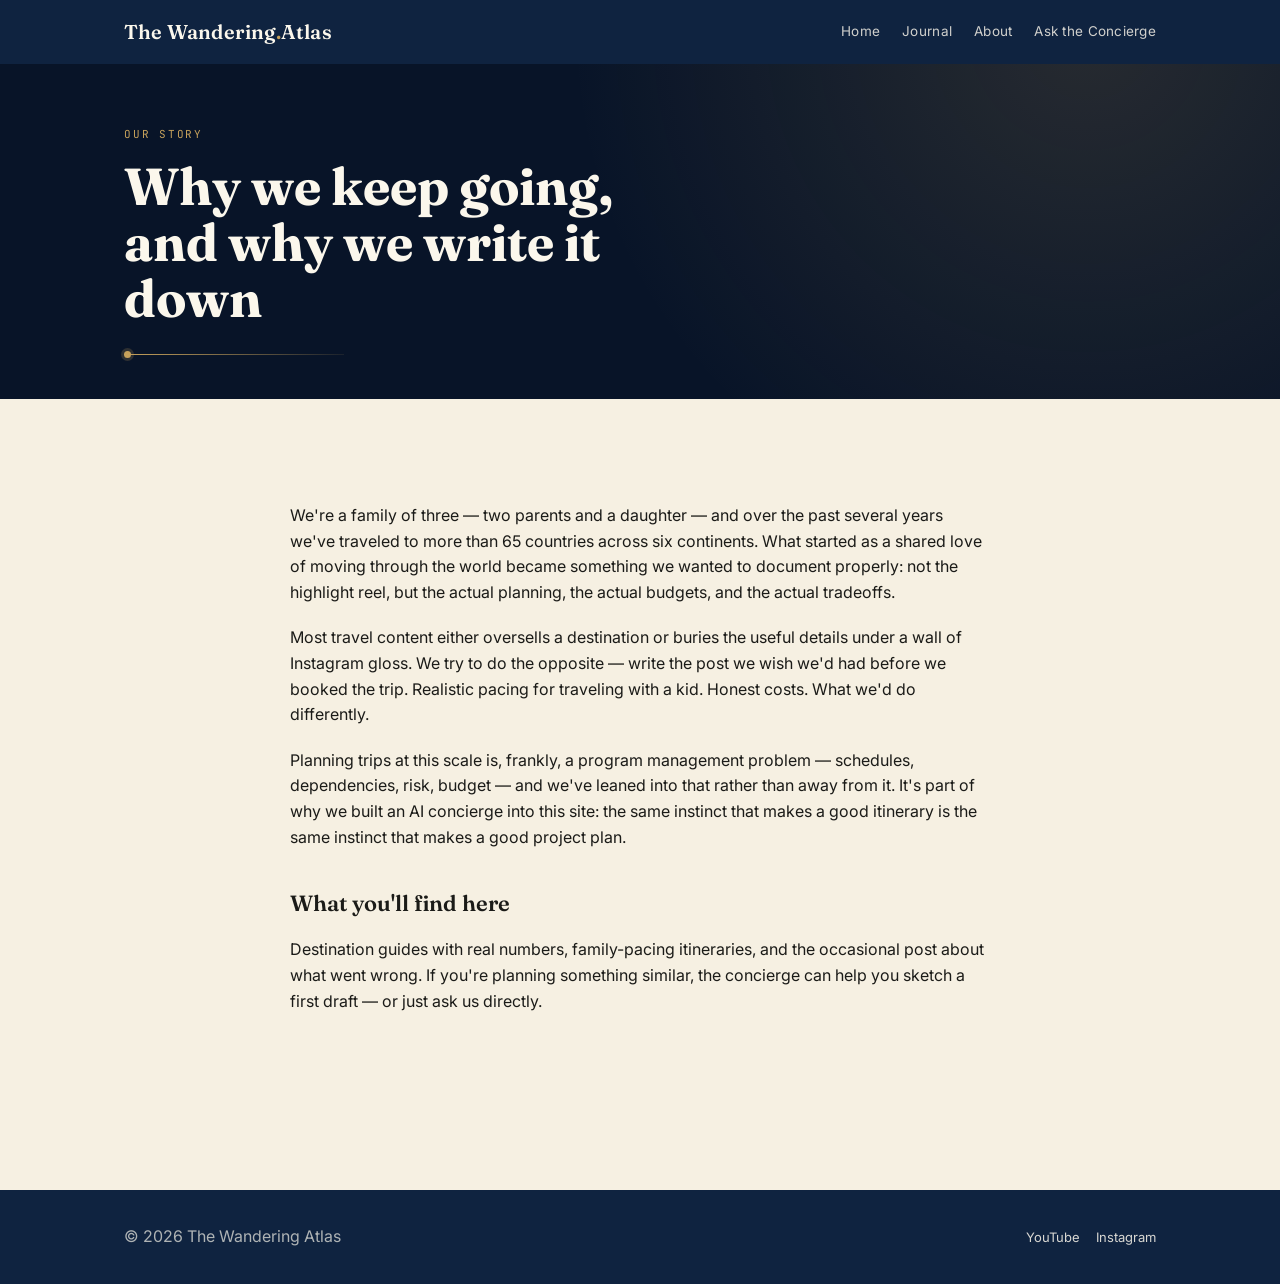
==== about.html @ 9057e296 "Add files via upload" ====
<!DOCTYPE html>
<html lang="en">
<head>
<meta charset="UTF-8">
<meta name="viewport" content="width=device-width, initial-scale=1.0">
<title>About — The Wandering Atlas</title>
<link rel="stylesheet" href="styles.css">
</head>
<body>

<nav class="site-nav">
  <div class="wrap">
    <div class="brand">The Wandering<span class="dot">.</span>Atlas</div>
    <div class="nav-links">
      <a href="index.html">Home</a>
      <a href="blog.html">Journal</a>
      <a href="about.html">About</a>
      <a href="concierge.html">Ask the Concierge</a>
    </div>
  </div>
</nav>

<header class="hero" style="padding:56px 0 44px;">
  <div class="wrap">
    <span class="eyebrow">Our Story</span>
    <h1>Why we keep going, and why we write it down</h1>
    <div class="route-line"><div class="dot"></div></div>
  </div>
</header>

<section class="section">
  <div class="wrap post-body" style="max-width:70ch;">
    <p>We're a family of three — two parents and a daughter — and over the past several years we've traveled to more than 65 countries across six continents. What started as a shared love of moving through the world became something we wanted to document properly: not the highlight reel, but the actual planning, the actual budgets, and the actual tradeoffs.</p>
    <p>Most travel content either oversells a destination or buries the useful details under a wall of Instagram gloss. We try to do the opposite — write the post we wish we'd had before we booked the trip. Realistic pacing for traveling with a kid. Honest costs. What we'd do differently.</p>
    <p>Planning trips at this scale is, frankly, a program management problem — schedules, dependencies, risk, budget — and we've leaned into that rather than away from it. It's part of why we built an AI concierge into this site: the same instinct that makes a good itinerary is the same instinct that makes a good project plan.</p>
    <h2>What you'll find here</h2>
    <p>Destination guides with real numbers, family-pacing itineraries, and the occasional post about what went wrong. If you're planning something similar, the concierge can help you sketch a first draft — or just ask us directly.</p>
  </div>
</section>

<footer>
  <div class="wrap">
    <div>© <span id="year"></span> The Wandering Atlas</div>
    <div class="social-links">
      <a href="https://youtube.com/@thewanderingatlaslife" target="_blank" rel="noopener">YouTube</a>
      <a href="https://instagram.com/thewanderingatlaslife" target="_blank" rel="noopener">Instagram</a>
    </div>
  </div>
</footer>

<script>document.getElementById('year').textContent = new Date().getFullYear();</script>
</body>
</html>
---- styles.css ----
@import url('https://fonts.googleapis.com/css2?family=Fraunces:opsz,wght@9..144,400;9..144,600;9..144,700&family=Inter:wght@400;500;600&family=JetBrains+Mono:wght@400;500&display=swap');

:root{
  --navy:#0F2340;
  --navy-deep:#081428;
  --gold:#C6A15B;
  --gold-soft:#E4CE9C;
  --cream:#F6F0E2;
  --ink:#1B1B18;
  --teal:#2F6E6E;
  --line:rgba(15,35,64,0.14);
}
*{box-sizing:border-box;}
body{
  margin:0;
  background:var(--cream);
  color:var(--ink);
  font-family:'Inter',sans-serif;
  line-height:1.6;
}
a{color:var(--navy); text-decoration:none;}
a:hover{color:var(--teal);}
img{max-width:100%; display:block;}

.wrap{max-width:1080px; margin:0 auto; padding:0 24px;}

/* Nav */
nav.site-nav{
  background:var(--navy);
  color:var(--gold-soft);
}
nav.site-nav .wrap{
  display:flex; align-items:center; justify-content:space-between;
  padding:16px 24px;
  flex-wrap:wrap;
  gap:12px;
}
.brand{
  font-family:'Fraunces',serif;
  font-weight:600;
  font-size:20px;
  color:#FBF7EC;
  letter-spacing:0.01em;
}
.brand .dot{color:var(--gold);}
.nav-links{display:flex; gap:22px; flex-wrap:wrap;}
.nav-links a{
  color:rgba(251,247,236,0.82);
  font-size:13.5px;
  letter-spacing:0.02em;
}
.nav-links a:hover{color:var(--gold-soft);}

/* Hero */
.hero{
  background:
    radial-gradient(circle at 85% -10%, rgba(198,161,91,0.16), transparent 45%),
    var(--navy-deep);
  color:#FBF7EC;
  padding:72px 0 60px;
  position:relative;
  overflow:hidden;
}
.eyebrow{
  font-family:'JetBrains Mono',monospace;
  font-size:11px;
  letter-spacing:0.16em;
  text-transform:uppercase;
  color:var(--gold);
}
.hero h1{
  font-family:'Fraunces',serif;
  font-weight:700;
  font-size:clamp(32px,5vw,52px);
  margin:12px 0 16px;
  max-width:16ch;
  line-height:1.08;
}
.hero p{
  max-width:52ch;
  color:rgba(251,247,236,0.78);
  font-size:16px;
}
.route-line{
  margin-top:28px;
  height:1px;
  width:220px;
  background:linear-gradient(90deg, var(--gold) 0%, rgba(198,161,91,0.1) 100%);
  position:relative;
}
.route-line .dot{
  position:absolute; top:-3px; left:0;
  width:7px;height:7px;border-radius:50%;
  background:var(--gold);
  box-shadow:0 0 0 3px rgba(198,161,91,0.2);
}

.btn{
  display:inline-block;
  margin-top:26px;
  background:var(--gold);
  color:var(--navy-deep);
  font-weight:600;
  font-size:13.5px;
  padding:11px 20px;
  border-radius:8px;
  letter-spacing:0.02em;
}
.btn:hover{background:var(--gold-soft); color:var(--navy-deep);}
.btn.ghost{
  background:transparent;
  border:1px solid rgba(251,247,236,0.35);
  color:#FBF7EC;
  margin-left:10px;
}
.btn.ghost:hover{border-color:var(--gold); color:var(--gold-soft);}

/* Section headings */
.section{padding:56px 0;}
.section h2{
  font-family:'Fraunces',serif;
  font-weight:600;
  font-size:26px;
  margin:0 0 6px;
}
.section .kicker{
  font-family:'JetBrains Mono',monospace;
  font-size:11px;
  letter-spacing:0.14em;
  text-transform:uppercase;
  color:var(--teal);
  margin-bottom:8px;
  display:block;
}

/* Destination / post cards (passport-stamp motif) */
.grid{
  display:grid;
  grid-template-columns:repeat(auto-fit,minmax(240px,1fr));
  gap:20px;
  margin-top:28px;
}
.card{
  background:#fff;
  border:1px solid var(--line);
  border-radius:12px;
  overflow:hidden;
  transition:transform .15s ease, box-shadow .15s ease;
}
.card:hover{transform:translateY(-3px); box-shadow:0 10px 24px rgba(15,35,64,0.1);}
.card .photo{
  height:150px;
  background:
    linear-gradient(160deg, var(--navy) 0%, var(--teal) 130%);
  position:relative;
}
.card .coords{
  position:absolute; bottom:10px; left:12px;
  font-family:'JetBrains Mono',monospace;
  font-size:10.5px;
  color:rgba(251,247,236,0.85);
  border:1px solid rgba(251,247,236,0.4);
  padding:2px 7px;
  border-radius:4px;
}
.card .body{padding:16px 18px 20px;}
.card h3{
  font-family:'Fraunces',serif;
  font-size:18px;
  margin:0 0 6px;
}
.card p{font-size:13.5px; color:rgba(27,27,24,0.72); margin:0 0 10px;}
.card .readmore{
  font-family:'JetBrains Mono',monospace;
  font-size:11px;
  letter-spacing:0.04em;
  color:var(--navy);
}

/* Post page */
.post-header{padding:48px 0 24px; border-bottom:1px solid var(--line);}
.post-header h1{
  font-family:'Fraunces',serif;
  font-size:clamp(28px,4vw,42px);
  margin:10px 0 8px;
}
.post-meta{
  font-family:'JetBrains Mono',monospace;
  font-size:11.5px;
  color:var(--teal);
  text-transform:uppercase;
  letter-spacing:0.08em;
}
.post-body{padding:32px 0 60px; max-width:70ch;}
.post-body p{font-size:16px; margin-bottom:20px;}
.post-body h2{
  font-family:'Fraunces',serif;
  font-size:22px;
  margin-top:36px;
}

/* Footer */
footer{
  background:var(--navy);
  color:rgba(251,247,236,0.68);
  padding:34px 0;
  margin-top:40px;
}
footer .wrap{
  display:flex; justify-content:space-between; align-items:center;
  flex-wrap:wrap; gap:16px;
}
footer a{color:rgba(251,247,236,0.85); font-size:13px;}
.social-links{display:flex; gap:16px;}

@media (max-width:640px){
  footer .wrap{flex-direction:column; align-items:flex-start;}
}
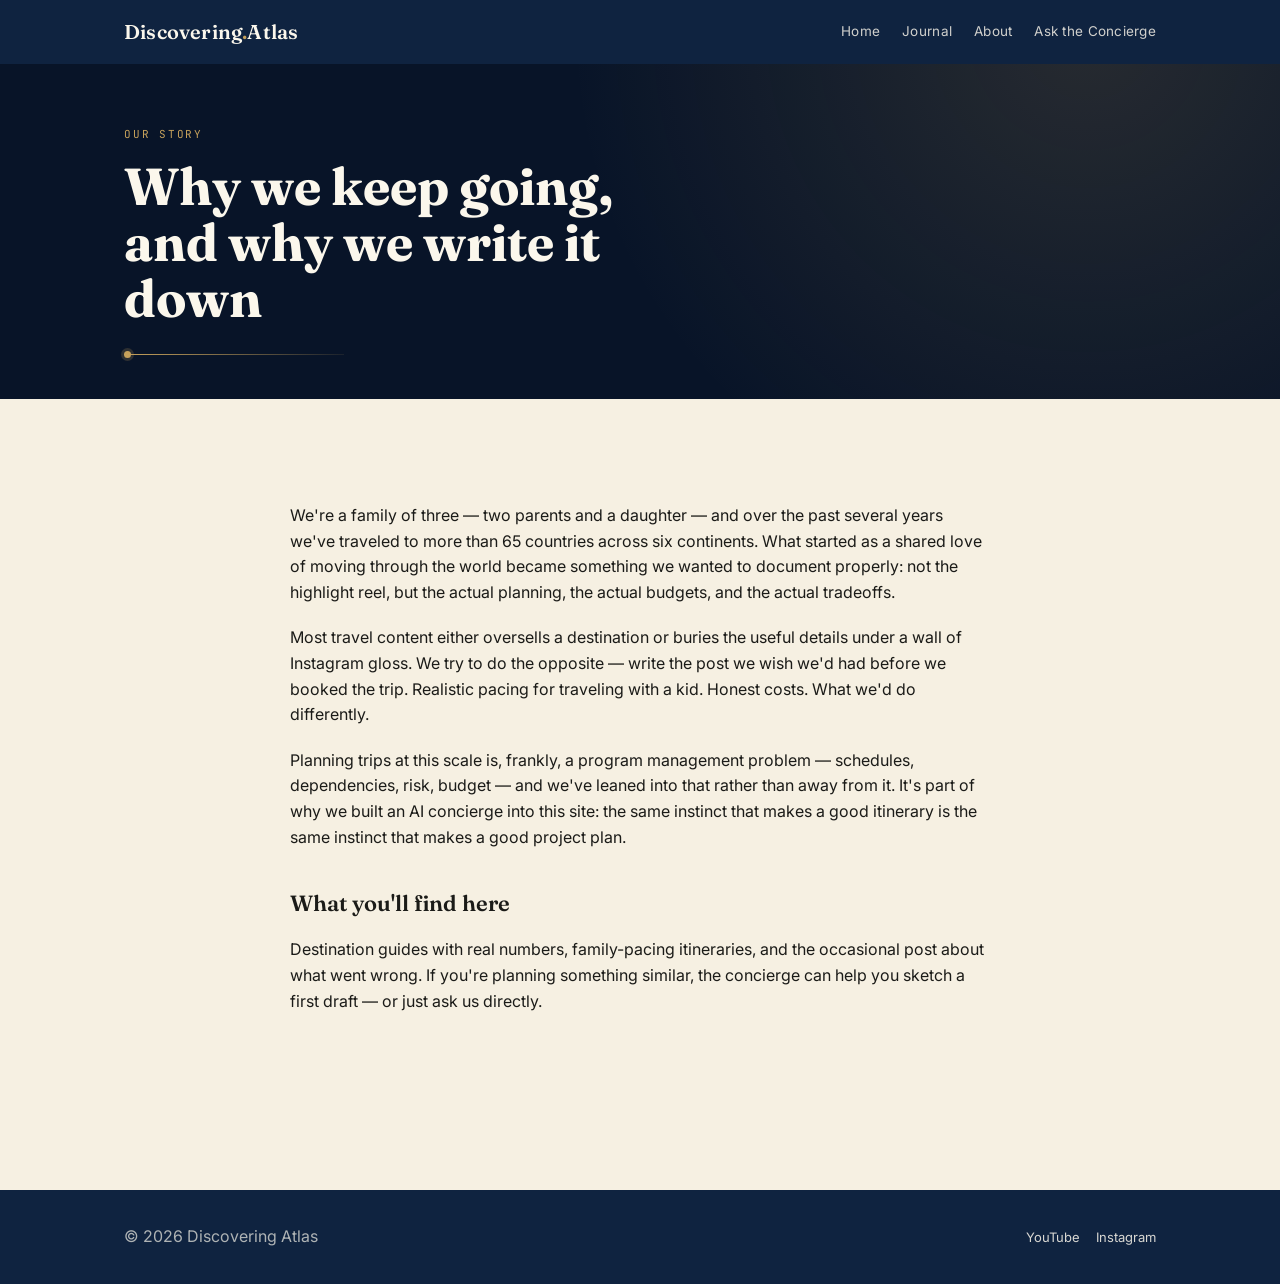
==== commit 66dbf1ae: "Add files via upload" ====
--- a/about.html
+++ b/about.html
@@ -3,14 +3,14 @@
 <head>
 <meta charset="UTF-8">
 <meta name="viewport" content="width=device-width, initial-scale=1.0">
-<title>About — The Wandering Atlas</title>
+<title>About — Discovering Atlas</title>
 <link rel="stylesheet" href="styles.css">
 </head>
 <body>
 
 <nav class="site-nav">
   <div class="wrap">
-    <div class="brand">The Wandering<span class="dot">.</span>Atlas</div>
+    <div class="brand">Discovering<span class="dot">.</span>Atlas</div>
     <div class="nav-links">
       <a href="index.html">Home</a>
       <a href="blog.html">Journal</a>
@@ -40,10 +40,10 @@
 
 <footer>
   <div class="wrap">
-    <div>© <span id="year"></span> The Wandering Atlas</div>
+    <div>© <span id="year"></span> Discovering Atlas</div>
     <div class="social-links">
-      <a href="https://youtube.com/@thewanderingatlaslife" target="_blank" rel="noopener">YouTube</a>
-      <a href="https://instagram.com/thewanderingatlaslife" target="_blank" rel="noopener">Instagram</a>
+      <a href="https://youtube.com/@discoveringatlas" target="_blank" rel="noopener">YouTube</a>
+      <a href="https://instagram.com/discoveringatlas" target="_blank" rel="noopener">Instagram</a>
     </div>
   </div>
 </footer>
--- a/styles.css
+++ b/styles.css
@@ -115,6 +115,79 @@
 }
 .btn.ghost:hover{border-color:var(--gold); color:var(--gold-soft);}
 
+/* Full-bleed photo hero (swap the background-image URL for your own photo) */
+.photo-hero{
+  position:relative;
+  min-height:520px;
+  background-size:cover;
+  background-position:center;
+  display:flex;
+  align-items:center;
+  justify-content:center;
+  text-align:center;
+  color:#fff;
+  /* REPLACE this gradient with: background-image:url('images/your-photo.jpg'); background-size:cover; background-position:center; */
+  background-image:linear-gradient(160deg, var(--navy) 0%, var(--teal) 100%);
+}
+.photo-hero::before{
+  content:"";
+  position:absolute; inset:0;
+  background:linear-gradient(180deg, rgba(8,20,40,0.15) 0%, rgba(8,20,40,0.55) 100%);
+}
+.photo-hero-content{
+  position:relative;
+  z-index:1;
+  max-width:800px;
+  padding:0 24px;
+}
+.photo-hero .eyebrow-script{
+  font-family:'Fraunces',serif;
+  font-style:italic;
+  font-size:20px;
+  color:var(--gold-soft);
+  margin-bottom:10px;
+  display:block;
+}
+.photo-hero h2{
+  font-family:'Inter',sans-serif;
+  font-weight:600;
+  font-size:clamp(24px,4.5vw,42px);
+  letter-spacing:0.06em;
+  text-transform:uppercase;
+  line-height:1.35;
+  margin:0 0 26px;
+}
+.photo-hero .btn-outline{
+  display:inline-block;
+  border:1px solid rgba(255,255,255,0.6);
+  color:#fff;
+  font-size:12px;
+  letter-spacing:0.14em;
+  text-transform:uppercase;
+  padding:13px 28px;
+  border-radius:2px;
+}
+.photo-hero .btn-outline:hover{border-color:var(--gold); color:var(--gold-soft);}
+
+/* Category section with "See all" pattern */
+.category-header{
+  display:flex; justify-content:space-between; align-items:baseline;
+  margin-bottom:24px;
+}
+.category-header .see-all{
+  font-family:'Fraunces',serif;
+  font-style:italic;
+  font-size:14px;
+  border-bottom:1px solid var(--line);
+}
+.photo-card .photo{
+  height:260px;
+  background-size:cover;
+  background-position:center;
+  /* REPLACE with your own photo: background-image:url('images/your-photo.jpg'); */
+  background-image:linear-gradient(160deg, var(--navy) 0%, var(--teal) 130%);
+}
+
 /* Section headings */
 .section{padding:56px 0;}
 .section h2{
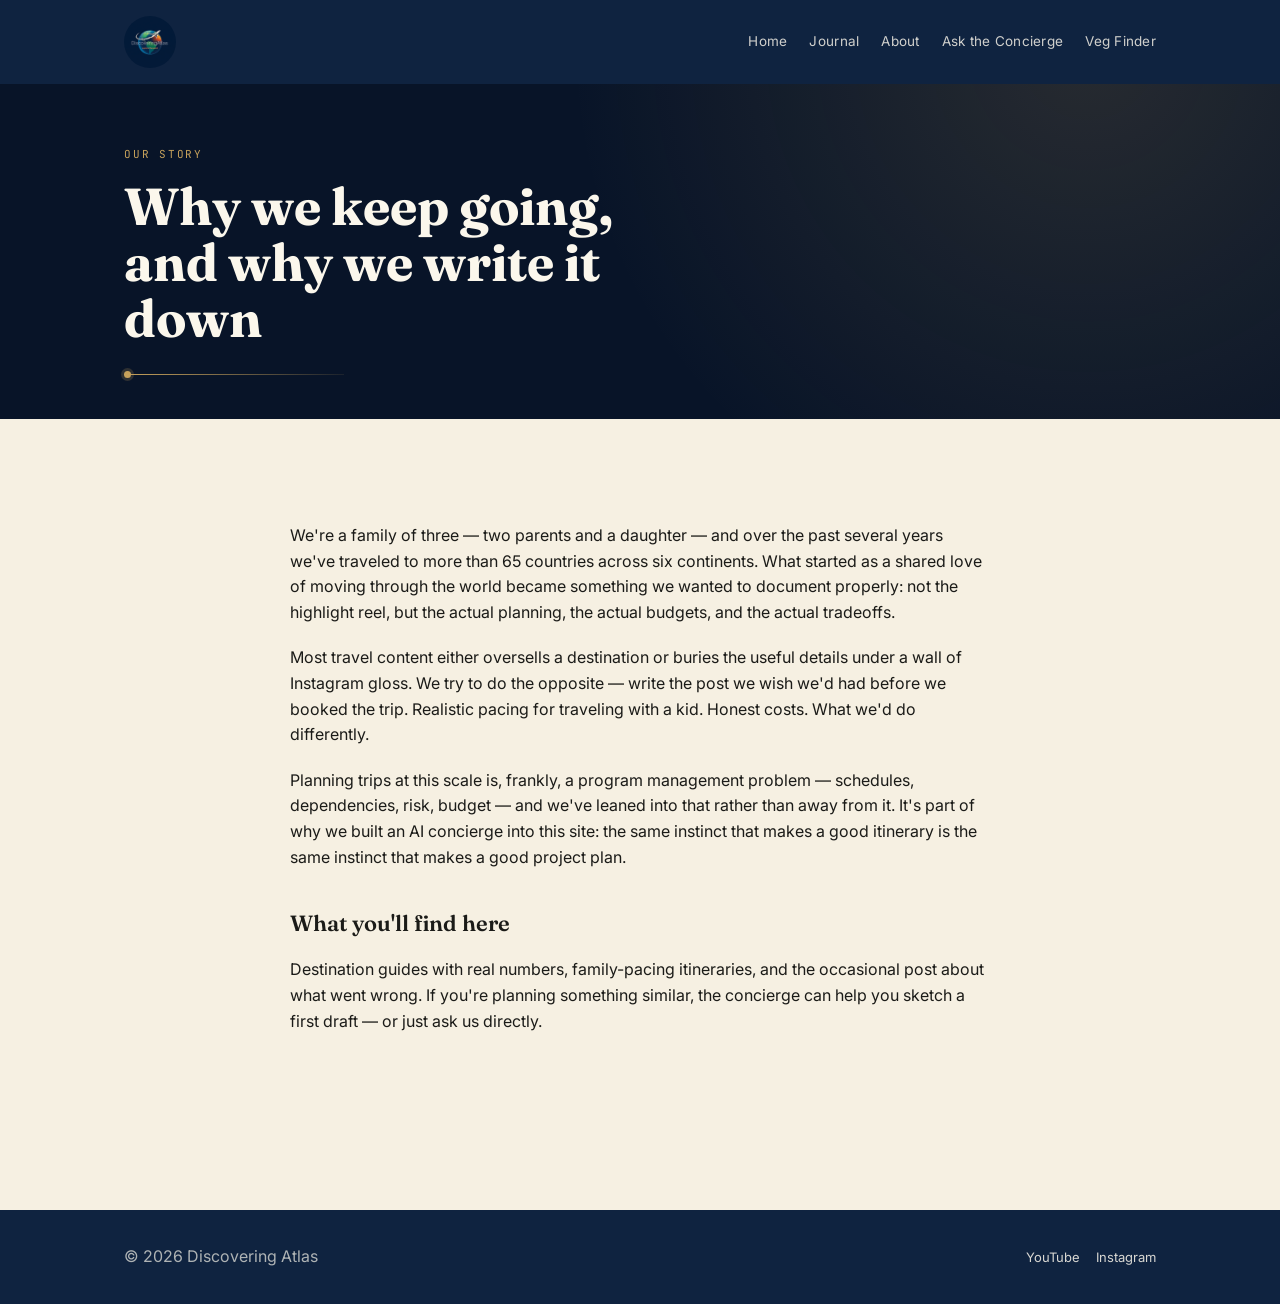
==== commit 14b684af: "Add files via upload" ====
--- a/about.html
+++ b/about.html
@@ -4,18 +4,20 @@
 <meta charset="UTF-8">
 <meta name="viewport" content="width=device-width, initial-scale=1.0">
 <title>About — Discovering Atlas</title>
+<link rel="icon" type="image/png" href="images/favicon.png">
 <link rel="stylesheet" href="styles.css">
 </head>
 <body>
 
 <nav class="site-nav">
   <div class="wrap">
-    <div class="brand">Discovering<span class="dot">.</span>Atlas</div>
+    <a href="index.html" style="display:flex;align-items:center;"><img src="images/logo-nav.png" alt="Discovering Atlas" style="height:52px;width:52px;border-radius:50%;"></a>
     <div class="nav-links">
       <a href="index.html">Home</a>
       <a href="blog.html">Journal</a>
       <a href="about.html">About</a>
       <a href="concierge.html">Ask the Concierge</a>
+      <a href="veg-finder.html">Veg Finder</a>
     </div>
   </div>
 </nav>
